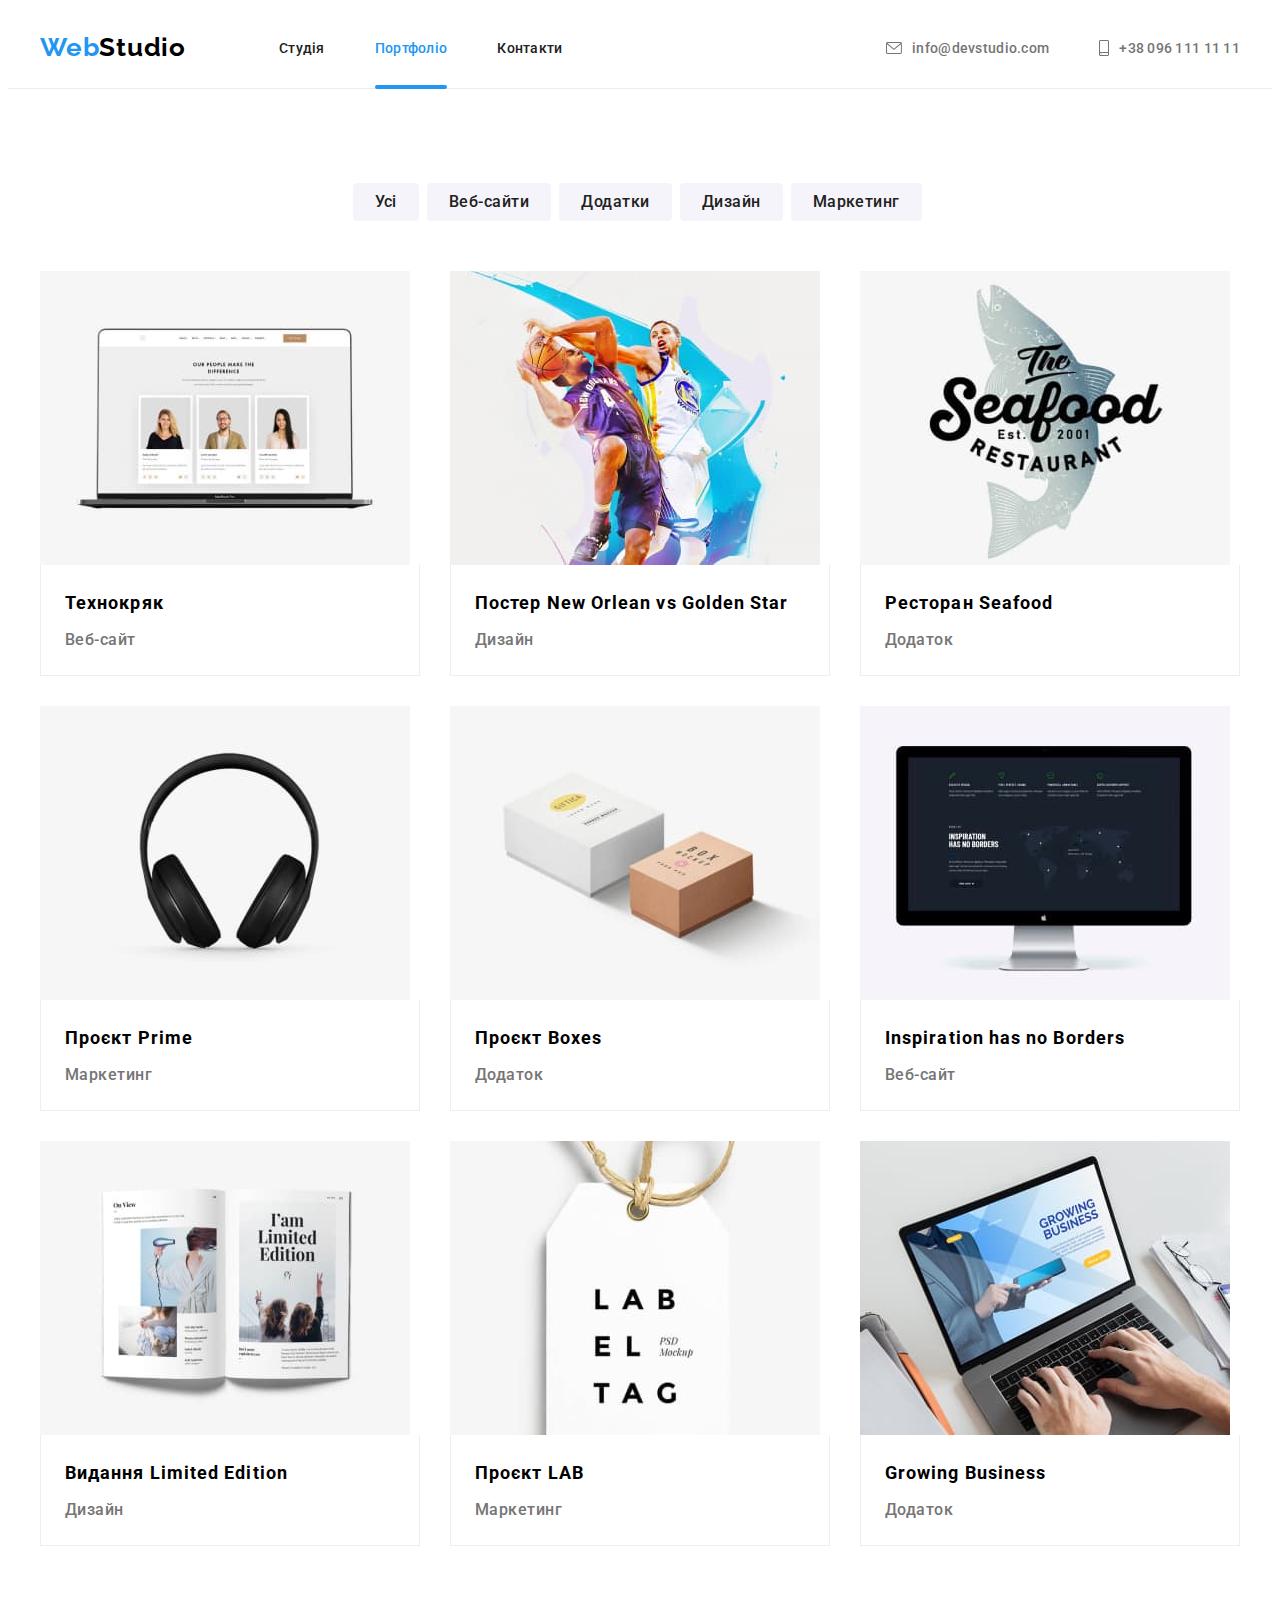
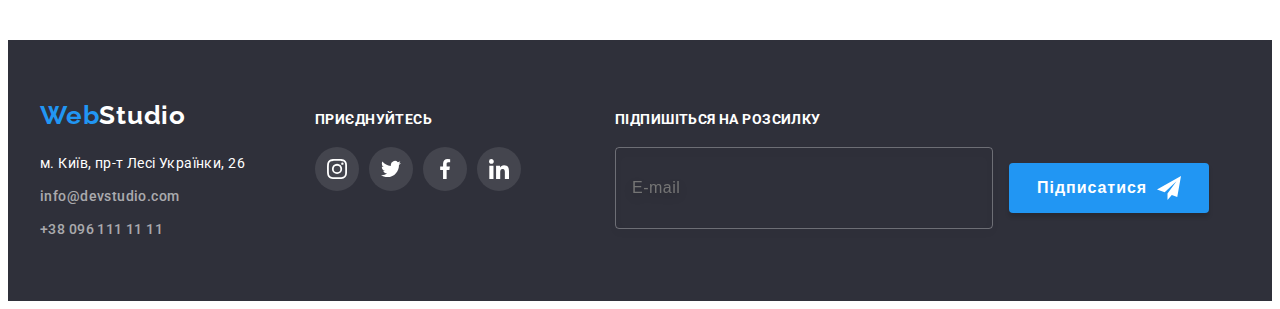
==== portfolio.html @ 81280a26 "1" ====
<!DOCTYPE html>
<html lang="uk">
  <head>
    <meta charset="UTF-8" />
    <meta http-equiv="X-UA-Compatible" content="IE=edge" />
    <meta name="viewport" content="width=device-width, initial-scale=1.0" />
    <title>Web Studio</title>
    <link
      rel="stylesheet"
      href="https://cdnjs.cloudflare.com/ajax/libs/modern-normalize/1.1.0/modern-normalize.min.css"
      integrity="sha512-wpPYUAdjBVSE4KJnH1VR1HeZfpl1ub8YT/NKx4PuQ5NmX2tKuGu6U/JRp5y+Y8XG2tV+wKQpNHVUX03MfMFn9Q=="
      crossorigin="anonymous"
      referrerpolicy="no-referrer"
    />
    <link rel="preconnect" href="https://fonts.gstatic.com" crossorigin />
    <link
      href="https://fonts.googleapis.com/css2?family=Montserrat:wght@400;700&family=Raleway:wght@700&family=Roboto:wght@400;500;700;900&display=swap"
      rel="stylesheet"
    />
    <link
      rel="stylesheet"
      href="https://cdnjs.cloudflare.com/ajax/libs/animate.css/4.1.1/animate.min.css"
    />
    <link rel="stylesheet" href="./styles/styles.css" />
  </head>

  <body>
    <header class="header">
      <div class="container main-nav">
        <nav>
          <a href="./index.html" class="logo-web"
            >Web<span class="logo-studio">Studio</span></a
          >
          <ul class="site-nav list">
            <li class="nav-item">
              <a href="./index.html" class="link">Студія</a>
            </li>
            <li class="nav-item">
              <a href="./portfolio.html" class="link current">Портфоліо</a>
            </li>
            <li class="nav-item"><a href="#" class="link">Контакти</a></li>
          </ul>
        </nav>
        <ul class="contacts list">
          <li class="nav-item">
            <a href="mailto:info@devstudio.com" class="contact"
              ><svg width="16px" height="12px" class="contacts-icon">
                <use href="./images/icons.svg#icon-envelope"></use></svg
              >info@devstudio.com</a
            >
          </li>
          <li class="nav-item">
            <a href="tel:+380961111111" class="contact"
              ><svg width="10px" height="16px" class="contacts-icon">
                <use href="./images/icons.svg#icon-smartphone"></use></svg
              >+38 096 111 11 11</a
            >
          </li>
        </ul>
      </div>
    </header>

    <main>
      <section class="our-works-section">
        <div class="container">
          <h1 class="invisible">Наші роботи</h1>
          <ul class="our-works list">
            <li class="our-works-item">
              <button type="button" class="our-works-button">Усі</button>
            </li>
            <li class="our-works-item">
              <button type="button" class="our-works-button">Веб-сайти</button>
            </li>
            <li class="our-works-item">
              <button type="button" class="our-works-button">Додатки</button>
            </li>
            <li class="our-works-item">
              <button type="button" class="our-works-button">Дизайн</button>
            </li>
            <li class="our-works-item">
              <button type="button" class="our-works-button">Маркетинг</button>
            </li>
          </ul>
          <ul class="example list">
            <li class="example-item">
              <a class="example-link link" href="./index.html">
                <div class="example-top-wrap">
                  <img
                    src="./images/portfolio-images/portfolio1.jpg"
                    alt="фото сайту технокряк"
                    width="370"
                    height="294"
                  />
                  <p class="example-top-text">
                    Ресурс пропонує комплексні пропозиції з різним рівнем
                    функціоналу та сервісів. Все це дозволить відвідувачу
                    отримати вичерпні відомості про компанію чи приватну особу.
                  </p>
                </div>
                <div class="example-text">
                  <h2 class="example-name">Технокряк</h2>
                  <p class="example-descr">Веб-сайт</p>
                </div>
              </a>
            </li>
            <li class="example-item">
              <a href="./index.html" class="example-link link">
                <div class="example-top-wrap">
                  <img
                    src="./images/portfolio-images/portfolio2.jpg"
                    alt="Постер New Orlean vs Golden Star"
                    width="370"
                    height="294"
                  />
                  <p class="example-top-text">
                    Ресурс пропонує комплексні пропозиції з різним рівнем
                    функціоналу та сервісів. Все це дозволить відвідувачу
                    отримати вичерпні відомості про компанію чи приватну особу.
                  </p>
                </div>
                <div class="example-text">
                  <h2 class="example-name">Постер New Orlean vs Golden Star</h2>
                  <p class="example-descr">Дизайн</p>
                </div></a
              >
            </li>
            <li class="example-item">
              <a href="./index.html" class="example-link link">
                <div class="example-top-wrap">
                  <img
                    src="./images/portfolio-images/portfolio3.jpg"
                    alt="Ресторан Seafood"
                    width="370"
                    height="294"
                  />
                  <p class="example-top-text">
                    Ресурс пропонує комплексні пропозиції з різним рівнем
                    функціоналу та сервісів. Все це дозволить відвідувачу
                    отримати вичерпні відомості про компанію чи приватну особу.
                  </p>
                </div>
                <div class="example-text">
                  <h2 class="example-name">Ресторан Seafood</h2>
                  <p class="example-descr">Додаток</p>
                </div></a
              >
            </li>
            <li class="example-item">
              <a href="./index.html" class="example-link link">
                <div class="example-top-wrap">
                  <img
                    src="./images/portfolio-images/portfolio4.jpg"
                    alt="Проєкт Prime"
                    width="370"
                    height="294"
                  />
                  <p class="example-top-text">
                    Ресурс пропонує комплексні пропозиції з різним рівнем
                    функціоналу та сервісів. Все це дозволить відвідувачу
                    отримати вичерпні відомості про компанію чи приватну особу.
                  </p>
                </div>
                <div class="example-text">
                  <h2 class="example-name">Проєкт Prime</h2>
                  <p class="example-descr">Маркетинг</p>
                </div></a
              >
            </li>
            <li class="example-item">
              <a href="./index.html" class="example-link link">
                <div class="example-top-wrap">
                  <img
                    src="./images/portfolio-images/portfolio5.jpg"
                    alt="Проєкт Boxes"
                    width="370"
                    height="294"
                  />
                  <p class="example-top-text">
                    Ресурс пропонує комплексні пропозиції з різним рівнем
                    функціоналу та сервісів. Все це дозволить відвідувачу
                    отримати вичерпні відомості про компанію чи приватну особу.
                  </p>
                </div>
                <div class="example-text">
                  <h2 class="example-name">Проєкт Boxes</h2>
                  <p class="example-descr">Додаток</p>
                </div></a
              >
            </li>
            <li class="example-item">
              <a href="./index.html" class="example-link link">
                <div class="example-top-wrap">
                  <img
                    src="./images/portfolio-images/portfolio6.jpg"
                    alt="Фото сайту Inspiration has no Borders"
                  />
                  <p class="example-top-text">
                    Ресурс пропонує комплексні пропозиції з різним рівнем
                    функціоналу та сервісів. Все це дозволить відвідувачу
                    отримати вичерпні відомості про компанію чи приватну особу.
                  </p>
                </div>
                <div class="example-text">
                  <h2 class="example-name">Inspiration has no Borders</h2>
                  <p class="example-descr">Веб-сайт</p>
                </div></a
              >
            </li>
            <li class="example-item">
              <a href="./index.html" class="example-link link">
                <div class="example-top-wrap">
                  <img
                    src="./images/portfolio-images/portfolio7.jpg"
                    alt="Видання Limited Edition"
                    width="370"
                    height="294"
                  />

                  <p class="example-top-text">
                    Ресурс пропонує комплексні пропозиції з різним рівнем
                    функціоналу та сервісів. Все це дозволить відвідувачу
                    отримати вичерпні відомості про компанію чи приватну особу.
                  </p>
                </div>
                <div class="example-text">
                  <h2 class="example-name">Видання Limited Edition</h2>
                  <p class="example-descr">Дизайн</p>
                </div></a
              >
            </li>
            <li class="example-item">
              <a href="./index.html" class="example-link link">
                <div class="example-top-wrap">
                  <img
                    src="./images/portfolio-images/portfolio8.jpg"
                    alt="Проєкт LAB"
                    width="370"
                    height="294"
                  />
                  <p class="example-top-text">
                    Ресурс пропонує комплексні пропозиції з різним рівнем
                    функціоналу та сервісів. Все це дозволить відвідувачу
                    отримати вичерпні відомості про компанію чи приватну особу.
                  </p>
                </div>
                <div class="example-text">
                  <h2 class="example-name">Проєкт LAB</h2>
                  <p class="example-descr">Маркетинг</p>
                </div></a
              >
            </li>
            <li class="example-item">
              <a href="./index.html" class="example-link link">
                <div class="example-top-wrap">
                  <img
                    src="./images/portfolio-images/portfolio9.jpg"
                    alt="Додаток Growing Business"
                    width="370"
                    height="294"
                  />
                  <p class="example-top-text">
                    Ресурс пропонує комплексні пропозиції з різним рівнем
                    функціоналу та сервісів. Все це дозволить відвідувачу
                    отримати вичерпні відомості про компанію чи приватну особу.
                  </p>
                </div>
                <div class="example-text">
                  <h2 class="example-name">Growing Business</h2>
                  <p class="example-descr">Додаток</p>
                </div></a
              >
            </li>
          </ul>
        </div>
      </section>
    </main>

    <footer class="footer">
      <div class="footer-main container">
        <div class="footer-contacts">
          <a href="/index.html" class="logo-web"
            >Web<span class="logo-studio">Studio</span></a
          >
          <address class="footer-cont">
            <ul class="footer-list list">
              <li class="footer-item">
                <a
                  href="https://goo.gl/maps/CPtrU1FHBa2aNyZL9"
                  target="_blank"
                  rel="noopener noreferrer nofollow"
                  class="adress"
                  >м. Київ, пр-т Лесі Українки, 26</a
                >
              </li>
              <li class="footer-item">
                <a href="mailto:info@devstudio.com" class="adress contact"
                  >info@devstudio.com</a
                >
              </li>
              <li class="footer-item">
                <a href="tel:+380961111111" class="contact"
                  >+38 096 111 11 11</a
                >
              </li>
            </ul>
          </address>
        </div>
        <div class="footer-soc">
          <p class="footer-soc-title">Приєднуйтесь</p>
          <ul class="footer-soc-list list">
            <li class="footer-soc-item">
              <a
                href=""
                class="footer-soc-link link"
                target="_blank"
                rel="noopener noreferrer nofollow"
              >
                <svg class="footer-soc-icon" width="20" height="20">
                  <use href="./images/icons.svg#icon-instagram"></use></svg
              ></a>
            </li>
            <li class="footer-soc-item">
              <a
                href=""
                class="footer-soc-link link"
                target="_blank"
                rel="noopener noreferrer nofollow"
                ><svg class="footer-soc-icon" width="20" height="20">
                  <use href="./images/icons.svg#icon-twitter"></use></svg
              ></a>
            </li>
            <li class="footer-soc-item">
              <a
                href=""
                class="footer-soc-link link"
                target="_blank"
                rel="noopener noreferrer nofollow"
                ><svg class="footer-soc-icon" width="20" height="20">
                  <use href="./images/icons.svg#icon-facebook"></use></svg
              ></a>
            </li>
            <li class="footer-soc-item">
              <a
                href=""
                class="footer-soc-link link"
                target="_blank"
                rel="noopener noreferrer nofollow"
                ><svg class="footer-soc-icon" width="20" height="20">
                  <use href="./images/icons.svg#icon-linkedin"></use></svg
              ></a>
            </li>
          </ul>
        </div>
        <div class="footer-subs">
          <p class="footer-soc-title">Підпишіться на розсилку</p>
          <form name="subscribe">
            <label for="subscribe-email"></label>
            <input
              type="email"
              name="user-subs"
              class="modal-subs"
              placeholder="E-mail"
              required
              id="subscribe-email"
            />
            <button type="submit" class="footer-button">
              Підписатися<svg class="footer-telegram" width="24" height="24">
                <use href="./images/icons.svg#icon-send"></use>
              </svg>
            </button>
          </form>
        </div>
      </div>
    </footer>
  </body>
</html>
---- styles/styles.css ----
:root {
  --primary-text-color: #757575;
  --secondary-text-color: #212121;
  --white-color: #ffffff;
  --black-color: #000000;
  --background-our-team: #f5f4fa;
  --background-hero-footer: #2f303a;
  --accent-color: #2196f3;
  --footer-contacts: rgba(255, 255, 255, 0.6);
  --icon-color: #afb1b8;
  --portfolio-works: #eeeeee;
  --us-distance: 94px;
  --transition-root-duration: 250ms;
  --transition-root-timing: cubic-bezier(0.4, 0, 0.2, 1);
}

p,
h1,
h2,
h3,
h4,
h5,
h6 {
  margin: 0;
}

ul,
ol {
  margin: 0;
  padding-left: 0;
}

button {
  cursor: pointer;
}

address {
  font-style: normal;
}

img {
  display: block;
  max-width: 100%;
  height: auto;
}

body {
  background-color: var(--white-color);
  color: var(--primary-text-color);
  font-family: "Roboto", sans-serif;
}

.list {
  list-style: none;
}

.link,
.contact {
  text-decoration: none;
  font-weight: 500;
  font-size: 14px;
  line-height: calc(16 / 14);
  letter-spacing: 0.02em;
}

.link {
  color: var(--secondary-text-color);
}

.container {
  width: 1200px;
  padding-left: 15px;
  padding-right: 15px;
  margin: 0 auto;
}

/* NAV */
.header {
  border-bottom: 1px solid rgba(236, 236, 236, 1);
}

.main-nav {
  display: flex;
  align-items: center;
  justify-content: space-between;
}

nav {
  display: flex;
  align-items: center;
}

.site-nav {
  display: flex;
  margin-left: 93px;
}

.contacts {
  display: flex;
  margin-left: auto;
}

.contacts .nav-item:not(:last-child),
.site-nav .nav-item:not(:last-child) {
  margin-right: 50px;
}

.logo-web,
.logo-studio {
  text-decoration: none;
  font-family: "Raleway";
  font-style: normal;
  font-weight: 700;
  font-size: 26px;
  line-height: calc(31 / 26);
  letter-spacing: 0.03em;
}

.logo-web {
  color: var(--accent-color);
  padding-top: 24px;
  padding-bottom: 25px;
}

.logo-studio {
  color: var(--black-color);
}

.site-nav .link {
  padding-top: 32px;
  padding-bottom: 32px;
}

.site-nav .link {
  display: block;
  transition-property: color;
  transition-duration: var(--transition-root-duration);
  transition-timing-function: var(--transition-root-timing);
}

.site-nav .link:hover,
.site-nav .link:focus {
  color: var(--accent-color);
}
.nav-item {
  position: relative;
}
.site-nav .link.current {
  color: var(--accent-color);
}
.link.current::after {
  content: "";
  position: absolute;
  width: 100%;
  height: 4px;
  left: 0;
  bottom: -1px;
  background: var(--accent-color);
  border-radius: 2px;
}

.contact {
  color: var(--primary-text-color);
  display: flex;
  align-items: center;
}

.contacts a {
  padding: 32px 0px;
}
.contacts .contact {
  transition-property: color;
  transition-duration: var(--transition-root-duration);
  transition-timing-function: var(--transition-root-timing);
}
.contacts .contact:hover,
.contacts .contact:focus {
  color: var(--accent-color);
}

.contacts-icon {
  fill: currentColor;
  margin-right: 10px;
}

/* HERO */
.hero {
  background-color: var(--background-hero-footer);
  padding-top: 200px;
  padding-bottom: 200px;
}

.hero-tittle {
  max-width: 696px;
  margin-left: auto;
  margin-right: auto;
  margin-bottom: 30px;
  font-weight: 900;
  font-size: 44px;
  line-height: calc(60 / 44);
  text-align: center;
  letter-spacing: 0.06em;
  text-transform: uppercase;
  color: var(--white-color);
}

.button {
  font-family: inherit;
  font-weight: 700;
  font-size: 16px;
  line-height: calc(30 / 16);
  display: flex;
  display: block;
  align-items: center;
  text-align: center;
  letter-spacing: 0.06em;
  color: var(--white-color);
  background: var(--accent-color);
  box-shadow: 0px 4px 4px rgba(0, 0, 0, 0.15);
  border: none;
  border-radius: 4px;
  cursor: pointer;
  min-width: 216px;
  padding: 10px 32px;
  margin: 0 auto;
  transition-property: background-color;
  transition-duration: var(--transition-root-duration);
  transition-timing-function: var(--transition-root-timing);
}

.button:hover,
.button:focus {
  background-color: #188ce8;
}

.hero {
  height: 600px;
  max-width: 1600px;
  margin-left: auto;
  margin-right: auto;

  background-image: linear-gradient(
      rgba(47, 48, 58, 0.4),
      rgba(47, 48, 58, 0.4)
    ),
    url(../images/hero.jpg);

  background-repeat: no-repeat;
  background-position: center;
  background-size: cover;
}

/* Features */
.invisible {
  position: absolute;
  white-space: nowrap;
  width: 1px;
  height: 1px;
  overflow: hidden;
  border: 0;
  padding: 0;
  clip: rect(0 0 0 0);
  clip-path: inset(50%);
  margin: -1px;
}

.section-tittle {
  font-weight: 700;
  font-size: 36px;
  line-height: calc(42 / 36);
  text-align: center;
  letter-spacing: 0.03em;
  color: var(--black-color);
}

.features {
  list-style: none;
  display: flex;
  gap: 30px;
}

.features-tittle {
  font-weight: 700;
  font-size: 14px;
  line-height: calc(16 / 14);
  letter-spacing: 0.03em;
  text-transform: uppercase;
  color: var(--black-color);
  margin-bottom: 10px;
}

.features-div {
  display: flex;
  background-color: var(--background-our-team);
  height: 120px;
  justify-content: center;
  align-items: center;
  border-radius: 4px;
  margin-bottom: 30px;
}
.features-text {
  font-size: 14px;
  line-height: calc(24 / 14);
  letter-spacing: 0.03em;
  color: var(--primary-text-color);
}

.features-head {
  padding: var(--us-distance) 0;
}

/* OUR WORK */
.our-work {
  padding-bottom: var(--us-distance);
}

.our-work-head {
  margin-bottom: 50px;
}

.our-work-item {
  width: calc((100%-60px) / 3);
  position: relative;
}

.our-work-list {
  display: flex;
  gap: 30px;
}

.our-work-second {
  position: absolute;
  bottom: 0;
  left: 0;
  width: 370px;
  height: 70px;
  font-size: 14px;
  line-height: calc(16 / 14);
  text-align: center;
  letter-spacing: 0.03em;
  text-transform: uppercase;
  display: flex;
  align-items: center;
  justify-content: center;

  color: var(--white-color);
  background-color: rgba(47, 48, 58, 0.8);
}
/* OUR TEAM */
.team {
  padding: var(--us-distance) 0;
}

.our-team-list {
  display: flex;
  gap: 30px;
}

.section.team {
  background-color: var(--background-our-team);
}

.our-team {
  margin-bottom: 50px;
}

.our-team-item {
  flex-basis: calc((100% - 90px) / 4);
  box-shadow: 0px 1px 3px rgba(0, 0, 0, 0.12), 0px 1px 1px rgba(0, 0, 0, 0.14),
    0px 2px 1px rgba(0, 0, 0, 0.2);
  border-radius: 0px 0px 4px 4px;
}

.section.team p,
.section.team h3 {
  font-size: 16px;
  line-height: calc(19 / 16);
  text-align: center;
  letter-spacing: 0.03em;
}

.section.team h3 {
  font-weight: 500;
  color: var(--secondary-text-color);
  margin-bottom: 10px;
}

.section.team p {
  color: var(--primary-text-color);
  margin-bottom: 16px;
}

.section.team li {
  background-color: var(--white-color);
}

.our-team-personal {
  padding: 30px;
}

/* SOC-LIST */
.team-soc-list {
  display: flex;
  justify-content: center;
  gap: 10px;
}

.team-soc-item {
  width: 44px;
  height: 44px;
}

.team-soc-link {
  width: 100%;
  height: 100%;
  border-radius: 50%;
  display: flex;
  align-items: center;
  justify-content: center;
  fill: #afb1b8;
  transition-property: background-color, fill;
  transition-duration: var(--transition-root-duration);
  transition-timing-function: var(--transition-root-timing);
}

.team-soc-link:hover,
.team-soc-link:focus {
  background-color: #2196f3;
  fill: var(--white-color);
}

/* OUR CLIENTS */
.clients {
  padding: var(--us-distance) 0;
}

.our-clients {
  margin-bottom: 50px;
}

.our-clients-list {
  display: flex;
  gap: 30px;
}

.our-clients-link {
  flex-basis: calc((100% - 150px) / 6);
}

.our-clients-item {
  padding: 16px 32px;
  width: 100%;
  height: 100%;
  border: 1px solid var(--icon-color);
  border-radius: 4px;
  display: flex;
  align-items: center;
  justify-content: center;

  transition-property: border-color;
  transition-duration: var(--transition-root-duration);
  transition-timing-function: var(--transition-root-timing);
}

.our-clients-item:hover,
.our-clients-item:focus {
  border-color: var(--accent-color);
}
.our-clients-item .clients-icon {
  transition-property: fill;
  transition-duration: var(--transition-root-duration);
  transition-timing-function: var(--transition-root-timing);
}
.our-clients-item:hover .clients-icon,
.our-clients-item:focus .clients-icon {
  fill: var(--accent-color);
}

.clients-icon {
  fill: var(--icon-color);
}

/*Footer section*/
.footer {
  background-color: var(--background-hero-footer);
  padding: 60px 0;
}

.footer-main {
  display: flex;
}

.footer-contacts {
  margin-right: 70px;
}

.footer .logo-studio {
  color: var(--white-color);
}

.footer .logo-web {
  display: flex;
  padding: 0;
  margin-bottom: 20px;
}

.footer .adress,
.footer .contact {
  text-decoration: none;
  font-size: 14px;
  line-height: calc(24 / 14);
  letter-spacing: 0.03em;
  font-style: normal;
}

.footer .adress {
  color: var(--white-color);
}

.footer .contact {
  color: var(--footer-contacts);
}

.footer-item:not(:last-child) {
  margin-bottom: 9px;
}

/* FOOTER SOC LIST */
.footer-main {
  align-items: baseline;
}

.footer-soc {
  align-items: center;
}

.footer-soc-title {
  margin-bottom: 20px;
  font-weight: 700;
  font-size: 14px;
  line-height: calc(16 / 14);
  letter-spacing: 0.03em;
  text-transform: uppercase;
  color: var(--white-color);
}

.footer-soc-list {
  display: flex;
  justify-content: center;
  gap: 10px;
}

.footer-soc-item {
  width: 44px;
  height: 44px;
}

.footer-soc-link {
  width: 100%;
  height: 100%;
  border-radius: 50%;
  display: flex;
  align-items: center;
  justify-content: center;
  fill: rgba(255, 255, 255, 1);
  background-color: rgba(255, 255, 255, 0.1);
  transition-property: background, fill;
  transition-duration: var(--transition-root-duration);
  transition-timing-function: var(--transition-root-timing);
}

.footer-soc-link:hover,
.footer-soc-link:focus {
  background-color: #2196f3;
  fill: var(--white-color);
}

.footer-subs {
  margin-left: var(--us-distance);
}

.modal-subs {
  min-width: 358px;
  height: 50px;
  padding-top: 15px;
  padding-bottom: 15px;
  padding-left: 16px;
  margin-right: 12px;
  font-size: 16px;
  line-height: 1.25px;
  letter-spacing: 0.03em;
  color: rgba(255, 255, 255, 0.6);
  background-color: transparent;
  border: 1px solid rgba(255, 255, 255, 0.3);
  filter: drop-shadow(0px 4px 4px rgba(0, 0, 0, 0.15));
  border-radius: 4px;
}

.footer-button {
  position: relative;
  align-items: center;
  text-align: left;
  width: 200px;
  height: 50px;
  font-weight: 700;
  font-size: 16px;
  line-height: 1.88px;
  letter-spacing: 0.06em;

  color: var(--white-color);
  padding: 10px 28px;
  background: var(--accent-color);
  box-shadow: 0px 4px 4px rgba(0, 0, 0, 0.15);
  border: none;
  border-radius: 4px;
}
.footer-telegram {
  position: absolute;
  transform: translateY(-50%);
  top: 50%;
  right: 28px;
  margin-left: 10px;
  fill: var(--white-color);
}

/*Porrtfolio*/
.our-works-section {
  padding: var(--us-distance) 0px;
}

.our-works-button {
  font-family: inherit;
  font-weight: 500;
  font-size: 16px;
  line-height: calc(26 / 16);
  text-align: center;
  letter-spacing: 0.03em;
  color: var(--secondary-text-color);
  border: none;
  height: 38px;
  left: 593px;
  top: 174px;
  background: var(--background-our-team);
  border-radius: 4px;
  cursor: pointer;
  padding: 6px 22px;
  transition-property: background, fill;
  transition-duration: var(--transition-root-duration);
  transition-timing-function: var(--transition-root-timing);
}

.our-works {
  display: flex;
  flex-wrap: wrap;
  gap: 8px;
  max-width: 575px;
  margin-left: auto;
  margin-right: auto;
  margin-left: auto;
  margin-right: auto;
  margin-bottom: 50px;
}

.our-works-button:hover,
.our-works-button:focus {
  height: 38px;
  left: 593px;
  top: 174px;
  color: var(--portfolio-works);
  background: var(--accent-color);
  box-shadow: 0px 3px 1px rgba(0, 0, 0, 0.1);
  border-radius: 4px;
}
/* EXAMPLES */
.example-name {
  margin-bottom: 4px;
  font-weight: 700;
  font-size: 18px;
  line-height: 2;
  letter-spacing: 0.06em;
  color: var(--black-color);
}
.example-descr {
  font-size: 16px;
  line-height: calc(30 / 16);
  letter-spacing: 0.03em;
  color: var(--primary-text-color);
}
.examle-item {
  background-color: #eeeeee;
}
.example {
  display: flex;
  flex-wrap: wrap;
  gap: 30px;
}

.example-item {
  width: calc((100% - 60px) / 3);
}

.example-link {
  display: block;
  align-items: center;
  justify-content: center;
  transition-property: box-shadow;
  transition-duration: var(--transition-root-duration);
  transition-timing-function: var(--transition-root-timing);
}

.example-link:hover,
.example-link:focus {
  box-shadow: 0px 1px 1px rgba(0, 0, 0, 0.12), 0px 4px 4px rgba(0, 0, 0, 0.06),
    1px 4px 6px rgba(0, 0, 0, 0.16);
}
.example-top-wrap {
  position: relative;
  overflow: hidden;
}
.example-top-text {
  position: absolute;
  top: 0;
  padding: 63px 24px;
  font-weight: 400;
  font-size: 18px;
  line-height: 1.56;
  letter-spacing: 0.03em;
  color: var(--white-color);
  background-color: rgba(33, 150, 243, 0.9);
  transform: translateY(100%);
  transition-property: transform;
  transition-duration: var(--transition-root-duration);
  transition-timing-function: var(--transition-root-timing);
  overflow: auto;
}
.example-item:hover .example-top-text {
  transform: translateY(0);
}
.example-text {
  padding: 20px 24px;
  border: 1px solid rgba(238, 238, 238, 1);
  border-top: none;
}

/* MODAL */
.backdrop {
  width: 100%;
  height: 100%;
  background: rgba(0, 0, 0, 0.2);
  position: fixed;
  top: 0;
  transition-property: opacity, visibility;
  transition-duration: var(--transition-root-duration);
  transition-timing-function: var(--transition-root-timing);
}

.modal {
  width: 528px;
  min-height: 581px;
  background-color: var(--white-color);
  border-radius: 4px;
  position: absolute;
  top: 50%;
  left: 50%;
  padding: 40px;
  transform: translate(-50%, -50%) rotate(0);
  transition-property: transform, border-radius;
  transition-duration: var(--transition-root-duration);
  transition-timing-function: var(--transition-root-timing);
}

.backdrop.is-hidden .modal {
  transform: translate(-50%, -50%) scale(2.5);
  border-radius: 50%;
}

.modal-close {
  width: 30px;
  height: 30px;
  background-color: transparent;
  border: 1px solid rgba(0, 0, 0, 0.1);
  border-radius: 50%;
  position: absolute;
  right: 8px;
  top: 8px;
  display: flex;
  align-items: center;
  justify-content: center;
  cursor: pointer;
}

.modal-close-icon:hover,
.modal-close-icon:focus {
  fill: var(--accent-color);
}

.backdrop.is-hidden {
  opacity: 0;
  visibility: hidden;
  pointer-events: none;
}
.modal-tittle {
  font-weight: 700;
  font-size: 20px;
  line-height: calc(23 / 20);
  text-align: center;
  letter-spacing: 0.03em;
  color: var(--secondary-text-color);
  margin-bottom: 12px;
}
.modal-field {
  margin-bottom: 10px;
}
.input-wrap {
  position: relative;
}
.modal-input {
  width: 100%;
  height: 40px;
  border: 1px solid rgba(33, 33, 33, 0.2);
  border-radius: 4px;
  padding-left: 30px;
  outline: transparent;
}

.modal-text {
  width: 100%;
  height: 120px;
  border: 1px solid rgba(33, 33, 33, 0.2);
  border-radius: 5px;
  padding: 16px 12px;
  resize: none;
}

.modal-text:focus {
  outline-color: var(--accent-color);
  fill: var(--accent-color);
}

.modal-input:focus {
  border-color: var(--accent-color);
}
.modal-input:hover {
  cursor: pointer;
}

.input-label {
  font-size: 12px;
  line-height: calc(14 / 12);
  color: var(--primary-text-color);
  margin-bottom: 4px;
}

.modal-input:focus + .modal-input-icon {
  fill: var(--accent-color);
}

.modal-input::placeholder {
  color: var(--accent-color);
  font-size: 12px;
  line-height: calc(14 / 12);
  letter-spacing: 0.01em;
  color: rgba(117, 117, 117, 0.5);
}

.modal-input-icon {
  position: absolute;
  left: 8px;
  top: 50%;
  transform: translateY(-50%);
}
.modal-input:not(:focus):not(:placeholder-shown):valid {
  background-color: rgba(0, 128, 0, 0.373);
}

.modal-input:not(:focus):not(:placeholder-shown):invalid {
  background-color: rgba(128, 32, 0, 0.373);
}
.modal-text {
  border: 1px solid rgba(33, 33, 33, 0.2);
  border-radius: 4px;
}

.modal-text:focus {
  outline: var(--accent-color);
}

.modal-text:hover {
  cursor: pointer;
}

.modal-comment {
  margin-bottom: 20px;
  font-size: 12px;
  line-height: calc(14 / 12);
  letter-spacing: 0.01em;
}

.modal-text::placeholder {
  font-size: 12px;
  line-height: calc(14 / 12);
  letter-spacing: 0.01em;
  color: rgba(117, 117, 117, 0.5);
}

.modal-button {
  font-family: inherit;
  font-weight: 700;
  font-size: 16px;
  line-height: calc(30 / 16);
  display: flex;
  display: block;
  align-items: center;
  text-align: center;
  letter-spacing: 0.06em;
  color: var(--white-color);
  background: var(--accent-color);
  box-shadow: 0px 4px 4px rgba(0, 0, 0, 0.15);
  border: none;
  border-radius: 4px;
  cursor: pointer;
  min-width: 200px;
  padding: 10px 52px;
  margin: 0 auto;
  transition-property: background-color;
  transition-duration: var(--transition-root-duration);
  transition-timing-function: var(--transition-root-timing);
}

.modal-button:hover,
.modal-button:focus {
  background-color: #188ce8;
}

.checkbox-input {
  position: absolute;
  white-space: nowrap;
  width: 1px;
  height: 1px;
  overflow: hidden;
  border: 0;
  padding: 0;
  clip: rect(0 0 0 0);
  clip-path: inset(50%);
  margin: -1px;
}
.checkbox-label {
  display: flex;
  align-items: center;
  justify-content: center;
  margin-bottom: 30px;
  cursor: pointer;
}
.checkbox-icon {
  display: inline-block;
  width: 16px;
  height: 15px;
  border: 2px solid var(--secondary-text-color);
  border-radius: 2px;
  fill: transparent;
}
.checkbox-input:checked + .checkbox-icon {
  background-color: var(--accent-color);
  border-color: var(--accent-color);
  background-origin: border-box;
  fill: var(--white-color);
  background-size: cover;
  border: 0px;

  transition-property: background-color;
  transition-duration: var(--transition-root-duration);
  transition-timing-function: var(--transition-root-timing);
}
.checkbox-text {
  margin-left: 9px;
  font-size: 14px;
  line-height: 1.71;
  letter-spacing: 0.03em;
  color: var(--primary-text-color);
}
.checkbox-ok {
  font-size: 14px;
  line-height: 1.71;
  letter-spacing: 0.03em;
  text-decoration-line: underline;
  color: var(--accent-color);
}
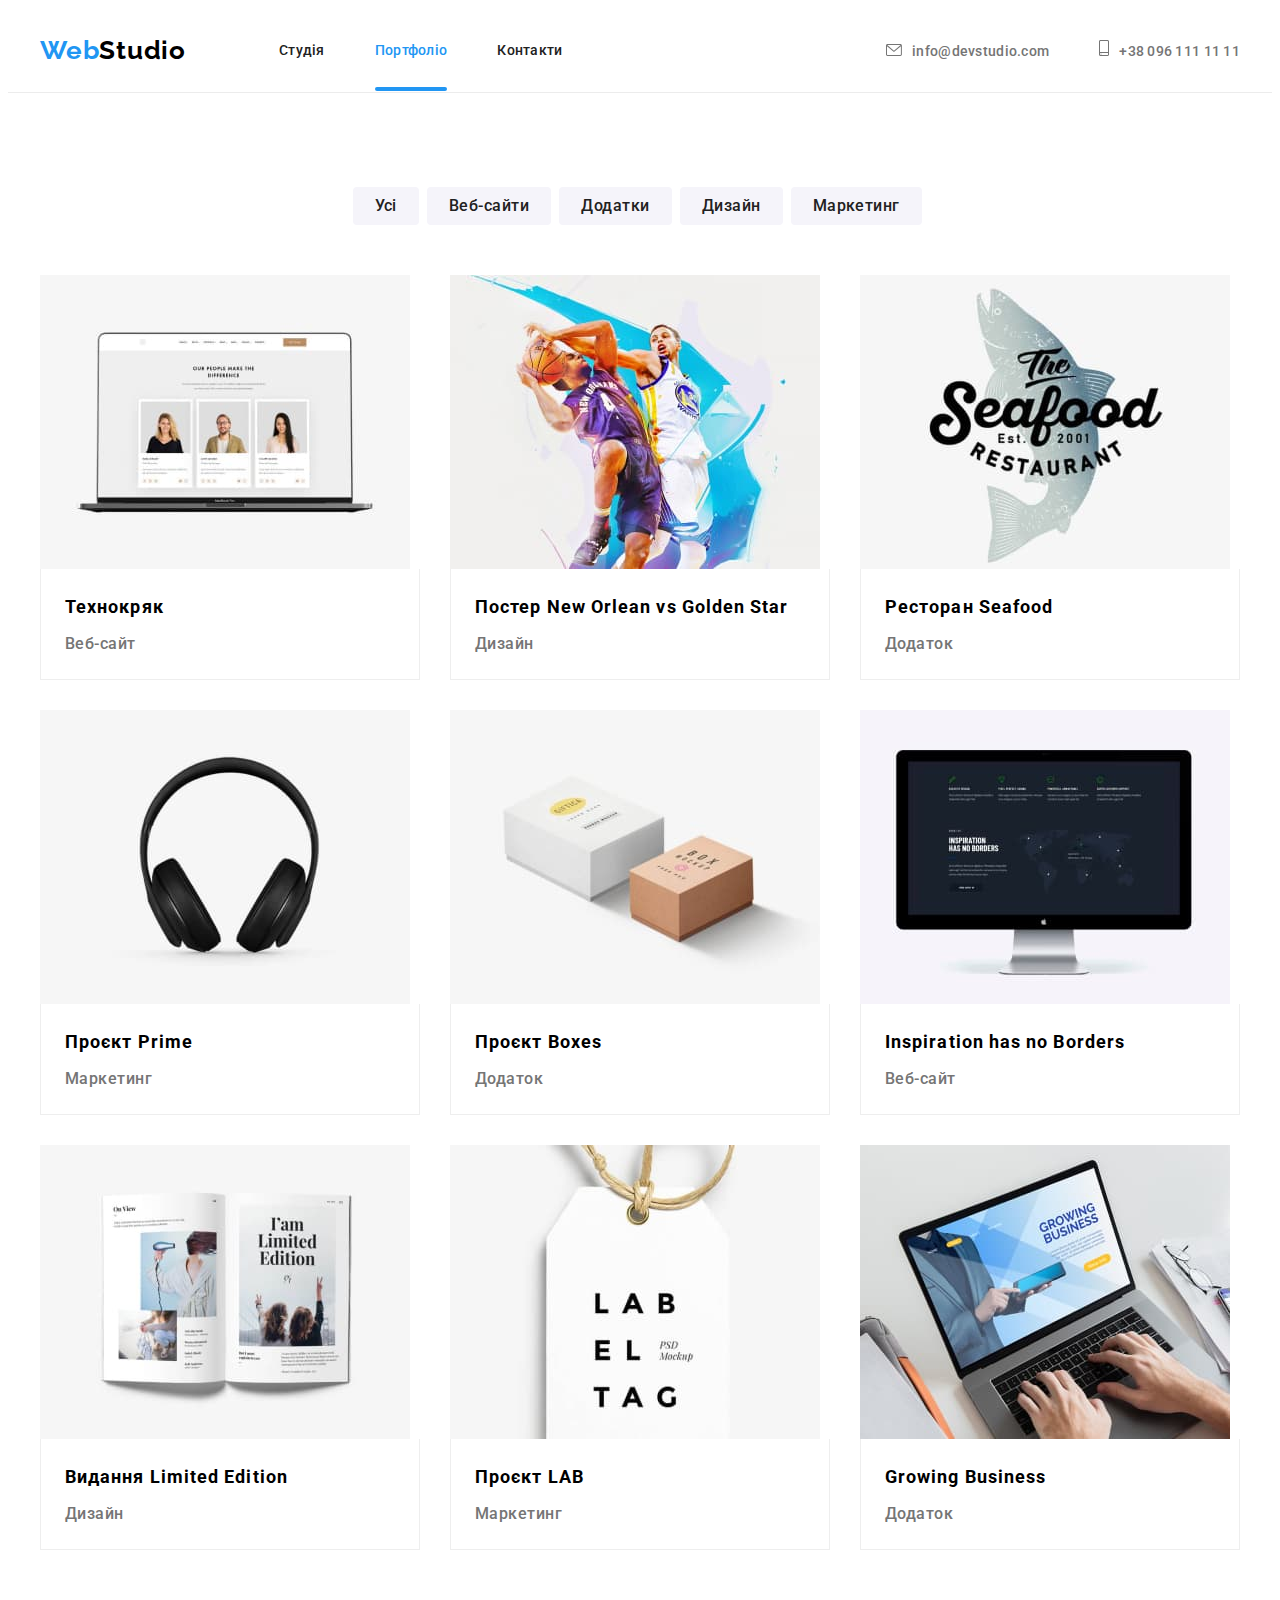
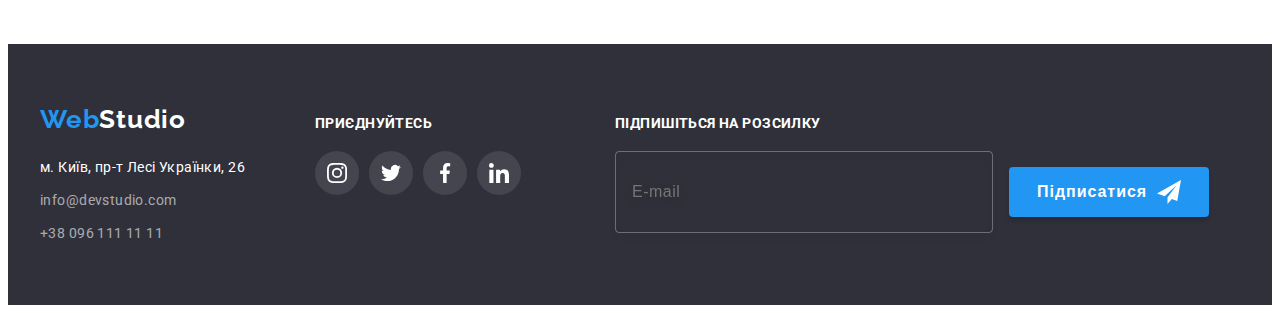
==== commit 30cd9ab4: "12.11 BEM SCSS" ====
--- a/portfolio.html
+++ b/portfolio.html
@@ -21,37 +21,51 @@
       rel="stylesheet"
       href="https://cdnjs.cloudflare.com/ajax/libs/animate.css/4.1.1/animate.min.css"
     />
-    <link rel="stylesheet" href="./styles/styles.css" />
+    <link rel="stylesheet" href="./css/main.min.css" />
   </head>
 
   <body>
     <header class="header">
-      <div class="container main-nav">
-        <nav>
-          <a href="./index.html" class="logo-web"
-            >Web<span class="logo-studio">Studio</span></a
-          >
-          <ul class="site-nav list">
-            <li class="nav-item">
-              <a href="./index.html" class="link">Студія</a>
-            </li>
-            <li class="nav-item">
-              <a href="./portfolio.html" class="link current">Портфоліо</a>
-            </li>
-            <li class="nav-item"><a href="#" class="link">Контакти</a></li>
+      <div class="container header__container">
+        <nav class="navigation">
+          <div class="logo">
+            <a href="./index.html" class="logo__web navigation__logo"
+              >Web<span class="logo__studio">Studio</span></a
+            >
+          </div>
+          <ul class="list site-nav navigation__site-nav">
+            <li class="site-nav__item">
+              <a
+                href="./index.html"
+                class="link navigation__site-nav-link site-nav__link"
+                >Студія</a
+              >
+            </li>
+            <li class="site-nav__item">
+              <a
+                href="./portfolio.html"
+                class="link navigation__site-nav-link site-nav__link site-nav__link--active"
+                >Портфоліо</a
+              >
+            </li>
+            <li class="site-nav__item">
+              <a href="#" class="link navigation__site-nav-link site-nav__link"
+                >Контакти</a
+              >
+            </li>
           </ul>
         </nav>
-        <ul class="contacts list">
-          <li class="nav-item">
-            <a href="mailto:info@devstudio.com" class="contact"
-              ><svg width="16px" height="12px" class="contacts-icon">
+        <ul class="list contacts header__contacts">
+          <li class="header__contacts-item contacts__item">
+            <a href="mailto:info@devstudio.com" class="link contacts__contact"
+              ><svg width="16px" height="12px" class="contacts__icon">
                 <use href="./images/icons.svg#icon-envelope"></use></svg
               >info@devstudio.com</a
             >
           </li>
-          <li class="nav-item">
-            <a href="tel:+380961111111" class="contact"
-              ><svg width="10px" height="16px" class="contacts-icon">
+          <li class="header__contacts-item contacts__item">
+            <a href="tel:+380961111111" class="link contacts__contact"
+              ><svg width="10px" height="16px" class="contacts__icon">
                 <use href="./images/icons.svg#icon-smartphone"></use></svg
               >+38 096 111 11 11</a
             >
@@ -278,9 +292,11 @@
     <footer class="footer">
       <div class="footer-main container">
         <div class="footer-contacts">
-          <a href="/index.html" class="logo-web"
-            >Web<span class="logo-studio">Studio</span></a
-          >
+          <div class="logo">
+            <a href="/index.html" class="logo__web footer__logo"
+              >Web<span class="logo__studio--footer">Studio</span></a
+            >
+          </div>
           <address class="footer-cont">
             <ul class="footer-list list">
               <li class="footer-item">
--- a/css/main.min.css
+++ b/css/main.min.css
@@ -0,0 +1 @@
+:root{--primary-text-color: #757575;--secondary-text-color: #212121;--white-color: #ffffff;--black-color: #000000;--background-our-team: #f5f4fa;--background-hero-footer: #2f303a;--accent-color: #2196f3;--footer-contacts: rgba(255, 255, 255, 0.6);--icon-color: #afb1b8;--portfolio-works: #eeeeee;--us-distance: 94px;--transition-root-duration: 250ms;--transition-root-timing: cubic-bezier(0.4, 0, 0.2, 1)}.invisible{position:absolute;white-space:nowrap;width:1px;height:1px;overflow:hidden;border:0;padding:0;clip:rect(0 0 0 0);-webkit-clip-path:inset(50%);clip-path:inset(50%);margin:-1px}p,h1,h2,h3,h4,h5,h6{margin:0}ul,ol{margin:0;padding-left:0}button{cursor:pointer}address{font-style:normal}img{display:block;max-width:100%;height:auto}body{background-color:var(--white-color);color:var(--primary-text-color);font-family:"Roboto",sans-serif}.list{list-style:none}.link{text-decoration:none;font-weight:500;font-size:14px;line-height:1.1428571429;letter-spacing:.02em}.link{color:var(--secondary-text-color)}.contacts__contact,.modal,.backdrop,.button{transition-duration:var(--transition-root-duration);transition-timing-function:var(--transition-root-timing)}.footer-telegram,.modal-input-icon{transform:translateY(-50%);top:50%}.container{width:1200px;padding-left:15px;padding-right:15px;margin:0 auto}.button{font-family:inherit;font-weight:700;font-size:16px;line-height:1.875;letter-spacing:.06em;color:var(--white-color);background:var(--accent-color);box-shadow:0px 4px 4px rgba(0,0,0,.15);border:none;border-radius:4px;cursor:pointer;min-width:216px;transition-property:background-color}.button:hover,.button:focus{background-color:#188ce8}.section-tittle{text-align:center;font-weight:700;font-size:36px;line-height:1.1666666667;letter-spacing:.03em;color:var(--black-color)}.backdrop{width:100%;height:100%;background:rgba(0,0,0,.2);position:fixed;top:0;transition-property:opacity,visibility}.modal{width:528px;min-height:581px;background-color:var(--white-color);border-radius:4px;position:absolute;top:50%;left:50%;padding:40px;transform:translate(-50%, -50%) rotate(0);transition-property:transform,border-radius}.backdrop.is-hidden .modal{transform:translate(-50%, -50%) scale(2.5);border-radius:50%}.modal-close{width:30px;height:30px;background-color:rgba(0,0,0,0);border:1px solid rgba(0,0,0,.1);border-radius:50%;position:absolute;right:8px;top:8px;display:flex;align-items:center;justify-content:center;cursor:pointer}.modal-close-icon:hover,.modal-close-icon:focus{fill:var(--accent-color)}.backdrop.is-hidden{opacity:0;visibility:hidden;pointer-events:none}.modal-tittle{font-weight:700;font-size:20px;line-height:1.15;text-align:center;letter-spacing:.03em;color:var(--secondary-text-color);margin-bottom:12px}.modal-field{margin-bottom:10px}.input-wrap{position:relative}.modal-input{width:100%;height:40px;border:1px solid rgba(33,33,33,.2);border-radius:4px;padding-left:30px;outline:rgba(0,0,0,0)}.modal-input:focus{border-color:var(--accent-color)}.modal-input:hover{cursor:pointer}.modal-input:not(:focus):not(:-moz-placeholder-shown):valid{background-color:rgba(0,128,0,.373)}.modal-input:not(:focus):not(:-ms-input-placeholder):valid{background-color:rgba(0,128,0,.373)}.modal-input:not(:focus):not(:placeholder-shown):valid{background-color:rgba(0,128,0,.373)}.modal-input:not(:focus):not(:-moz-placeholder-shown):invalid{background-color:rgba(128,32,0,.373)}.modal-input:not(:focus):not(:-ms-input-placeholder):invalid{background-color:rgba(128,32,0,.373)}.modal-input:not(:focus):not(:placeholder-shown):invalid{background-color:rgba(128,32,0,.373)}.modal-input::-moz-placeholder{color:var(--accent-color);font-size:12px;line-height:1.1666666667;letter-spacing:.01em;color:rgba(117,117,117,.5)}.modal-input:-ms-input-placeholder{color:var(--accent-color);font-size:12px;line-height:1.1666666667;letter-spacing:.01em;color:rgba(117,117,117,.5)}.modal-input::placeholder{color:var(--accent-color);font-size:12px;line-height:1.1666666667;letter-spacing:.01em;color:rgba(117,117,117,.5)}.modal-text{width:100%;height:120px;border:1px solid rgba(33,33,33,.2);border-radius:5px;padding:16px 12px;resize:none;border:1px solid rgba(33,33,33,.2);border-radius:4px}.modal-text:focus{outline-color:var(--accent-color);fill:var(--accent-color)}.modal-text:hover{cursor:pointer}.modal-text::-moz-placeholder{font-size:12px;line-height:1.1666666667;letter-spacing:.01em;color:rgba(117,117,117,.5)}.modal-text:-ms-input-placeholder{font-size:12px;line-height:1.1666666667;letter-spacing:.01em;color:rgba(117,117,117,.5)}.modal-text::placeholder{font-size:12px;line-height:1.1666666667;letter-spacing:.01em;color:rgba(117,117,117,.5)}.input-label{font-size:12px;line-height:1.1666666667;color:var(--primary-text-color);margin-bottom:4px}.modal-input-icon{position:absolute;left:8px}.modal-input:focus+.modal-input-icon{fill:var(--accent-color)}.modal-comment{margin-bottom:20px;font-size:12px;line-height:1.1666666667;letter-spacing:.01em;font-size:12px;line-height:1.1666666667;letter-spacing:.01em}.modal-button{font-family:inherit;font-weight:700;font-size:16px;line-height:1.875;letter-spacing:.06em;display:flex;display:block;align-items:center;text-align:center;color:var(--white-color);background:var(--accent-color);box-shadow:0px 4px 4px rgba(0,0,0,.15);border:none;border-radius:4px;cursor:pointer;min-width:200px;padding:10px 52px;margin:0 auto;transition-property:background-color;transition-duration:var(--transition-root-duration);transition-timing-function:var(--transition-root-timing)}.modal-button:hover,.modal-button:focus{background-color:#188ce8}.checkbox-input{position:absolute;white-space:nowrap;width:1px;height:1px;overflow:hidden;border:0;padding:0;clip:rect(0 0 0 0);-webkit-clip-path:inset(50%);clip-path:inset(50%);margin:-1px}.checkbox-label{display:flex;align-items:center;justify-content:center;margin-bottom:30px;cursor:pointer}.checkbox-icon{display:inline-block;width:16px;height:15px;border:2px solid var(--secondary-text-color);border-radius:2px;fill:rgba(0,0,0,0)}.checkbox-input:checked+.checkbox-icon{background-color:var(--accent-color);border-color:var(--accent-color);background-origin:border-box;fill:var(--white-color);background-size:cover;border:0px;transition-property:background-color;transition-duration:var(--transition-root-duration);transition-timing-function:var(--transition-root-timing)}.checkbox-text{margin-left:9px;font-size:14px;line-height:1.71;letter-spacing:.03em;color:var(--primary-text-color)}.checkbox-ok{font-size:14px;line-height:1.71;letter-spacing:.03em;-webkit-text-decoration-line:underline;text-decoration-line:underline;color:var(--accent-color)}.logo__web,.logo__studio{text-decoration:none;font-family:"Raleway";font-style:normal;font-weight:700;font-size:26px;line-height:1.1923076923;letter-spacing:.03em}.logo__web{color:var(--accent-color)}.navigation__logo{padding-top:24px;padding-bottom:25px}.logo__studio{color:var(--black-color)}.logo__studio--footer{color:var(--white-color)}.footer__logo{display:flex;padding:0;margin-bottom:20px}.header{border-bottom:1px solid #ececec}.header__container{display:flex;align-items:center;justify-content:space-between}.navigation{display:flex;align-items:center}.navigation__site-nav{display:flex;margin-left:93px}.navigation__site-nav-link{display:block;padding-top:32px;padding-bottom:32px}.site-nav__link{transition-property:color;transition-duration:var(--transition-root-duration);transition-timing-function:var(--transition-root-timing)}.site-nav__link:hover,.site-nav__link:focus{color:var(--accent-color)}.site-nav__item{position:relative}.site-nav__item:not(:last-child){margin-right:50px}.site-nav__link--active{color:var(--accent-color)}.site-nav__link--active::after{content:"";position:absolute;width:100%;height:4px;left:0;bottom:-1px;background:var(--accent-color);border-radius:2px}.header__contacts{display:flex;align-items:center;margin-left:auto;padding:32px 0px}.header__contacts-item:not(:last-child){margin-right:50px}.contacts__contact{color:var(--primary-text-color);transition-property:color}.contacts__contact:hover,.contacts__contact:focus{color:var(--accent-color)}.contacts__icon{fill:currentColor;margin-right:10px}.hero{background-color:var(--background-hero-footer);padding-top:200px;padding-bottom:200px;height:600px;max-width:1600px;margin-left:auto;margin-right:auto;background-image:linear-gradient(rgba(47, 48, 58, 0.4), rgba(47, 48, 58, 0.4)),url(../images/hero.jpg);background-repeat:no-repeat;background-position:center;background-size:cover}.hero__tittle{max-width:696px;margin-left:auto;margin-right:auto;margin-bottom:30px;font-weight:900;font-size:44px;line-height:1.3636363636;letter-spacing:.06em;text-transform:uppercase;text-align:center;color:var(--white-color)}.hero__button{display:flex;align-items:center;text-align:center;padding:10px 32px;margin:0 auto}.features{padding:var(--us-distance) 0}.features__list{list-style:none;display:flex;gap:30px}.features__tittle{font-weight:700;font-size:14px;line-height:1.1428571429;letter-spacing:.03em;text-transform:uppercase;color:var(--black-color);margin-bottom:10px}.features__list-container{display:flex;background-color:var(--background-our-team);height:120px;justify-content:center;align-items:center;border-radius:4px;margin-bottom:30px}.features__text{font-size:14px;line-height:1.7142857143;letter-spacing:.03em;color:var(--primary-text-color)}.our-work{padding-bottom:var(--us-distance)}.our-work-head{margin-bottom:50px}.our-work-item{width:calc((100% - 60px)/3);position:relative}.our-work-list{display:flex;gap:30px}.our-work-second{position:absolute;bottom:0;left:0;width:370px;text-align:center;font-weight:700;font-size:14px;line-height:1.1428571429;letter-spacing:.03em;text-transform:uppercase;display:flex;align-items:center;justify-content:center;color:var(--white-color);background-color:rgba(47,48,58,.8)}.team{padding:var(--us-distance) 0}.section.team{background-color:var(--background-our-team)}.section.team p,.section.team h3{text-align:center;font-size:16px;line-height:1.1875;letter-spacing:.03em}.section.team h3{font-weight:500;color:var(--secondary-text-color);margin-bottom:10px}.section.team p{color:var(--primary-text-color);margin-bottom:16px}.section.team li{background-color:var(--white-color)}.our-team{margin-bottom:50px}.our-team-item{flex-basis:calc((100% - 90px)/4);box-shadow:0px 1px 3px rgba(0,0,0,.12),0px 1px 1px rgba(0,0,0,.14),0px 2px 1px rgba(0,0,0,.2);border-radius:0px 0px 4px 4px}.our-team-personal{padding:30px}.our-team-list{display:flex;gap:30px}.team-soc-list{display:flex;justify-content:center;gap:10px}.team-soc-item{width:44px;height:44px}.team-soc-link{width:100%;height:100%;border-radius:50%;display:flex;align-items:center;justify-content:center;fill:#afb1b8;transition-property:background-color,fill;transition-duration:var(--transition-root-duration);transition-timing-function:var(--transition-root-timing)}.team-soc-link:hover,.team-soc-link:focus{background-color:#2196f3;fill:var(--white-color)}.clients{padding:var(--us-distance) 0}.our-clients{margin-bottom:50px}.our-clients-list{display:flex;gap:30px}.our-clients-link{flex-basis:calc((100% - 150px)/6)}.our-clients-item{padding:16px 32px;width:100%;height:100%;border:1px solid var(--icon-color);border-radius:4px;display:flex;align-items:center;justify-content:center;transition-property:border-color;transition-duration:var(--transition-root-duration);transition-timing-function:var(--transition-root-timing)}.our-clients-item:hover,.our-clients-item:focus{border-color:var(--accent-color)}.our-clients-icon{fill:var(--icon-color)}.our-clients-item:hover .our-clients-icon,.our-clients-item:focus .our-clients-icon{fill:var(--accent-color)}.our-clients-item .our-clients-icon{transition-property:fill;transition-duration:var(--transition-root-duration);transition-timing-function:var(--transition-root-timing)}.footer{background-color:var(--background-hero-footer);padding:60px 0}.footer-main{display:flex;align-items:baseline}.footer-contacts{margin-right:70px}.footer .adress,.footer .contact{text-decoration:none;font-size:14px;line-height:1.7142857143;letter-spacing:.03em;font-style:normal}.footer .adress{color:var(--white-color)}.footer .contact{color:var(--footer-contacts)}.footer-item:not(:last-child){margin-bottom:9px}.footer-soc{align-items:center}.footer-soc-title{margin-bottom:20px;font-weight:700;font-size:14px;line-height:1.1428571429;letter-spacing:.03em;text-transform:uppercase;color:var(--white-color)}.footer-soc-list{display:flex;justify-content:center;gap:10px}.footer-soc-item{width:44px;height:44px}.footer-soc-link{width:100%;height:100%;border-radius:50%;display:flex;align-items:center;justify-content:center;fill:#fff;background-color:rgba(255,255,255,.1);transition-property:background,fill;transition-duration:var(--transition-root-duration);transition-timing-function:var(--transition-root-timing)}.footer-soc-link:hover,.footer-soc-link:focus{background-color:#2196f3;fill:var(--white-color)}.footer-subs{margin-left:var(--us-distance)}.modal-subs{min-width:358px;height:50px;padding-top:15px;padding-bottom:15px;padding-left:16px;margin-right:12px;font-size:16px;line-height:1.25;letter-spacing:.03em;color:rgba(255,255,255,.6);background-color:rgba(0,0,0,0);border:1px solid rgba(255,255,255,.3);filter:drop-shadow(0px 4px 4px rgba(0, 0, 0, 0.15));border-radius:4px}.footer-button{position:relative;align-items:center;text-align:left;width:200px;height:50px;font-weight:700;font-size:16px;line-height:1.88;letter-spacing:.06em;color:var(--white-color);padding:10px 28px;background:var(--accent-color);box-shadow:0px 4px 4px rgba(0,0,0,.15);border:none;border-radius:4px}.footer-telegram{position:absolute;right:28px;margin-left:10px;fill:var(--white-color)}.our-works-section{padding:var(--us-distance) 0px}.our-works-button{font-family:inherit;text-align:center;font-weight:500;font-size:16px;line-height:1.625;letter-spacing:.03em;color:var(--secondary-text-color);border:none;height:38px;left:593px;top:174px;background:var(--background-our-team);border-radius:4px;cursor:pointer;padding:6px 22px;transition-property:background,fill;transition-duration:var(--transition-root-duration);transition-timing-function:var(--transition-root-timing)}.our-works-button:hover,.our-works-button:focus{height:38px;left:593px;top:174px;color:var(--portfolio-works);background:var(--accent-color);box-shadow:0px 3px 1px rgba(0,0,0,.1);border-radius:4px}.our-works{display:flex;flex-wrap:wrap;gap:8px;max-width:575px;margin-left:auto;margin-right:auto;margin-left:auto;margin-right:auto;margin-bottom:50px}.example-name{margin-bottom:4px;font-weight:700;font-size:18px;line-height:2;letter-spacing:.06em;color:var(--black-color)}.example-descr{font-size:16px;line-height:1.875;letter-spacing:.03em;color:var(--primary-text-color)}.examle-item{background-color:#eee}.example{display:flex;flex-wrap:wrap;gap:30px}.example-item{width:calc((100% - 60px)/3)}.example-link{display:block;align-items:center;justify-content:center;transition-property:box-shadow;transition-duration:var(--transition-root-duration);transition-timing-function:var(--transition-root-timing)}.example-link:hover,.example-link:focus{box-shadow:0px 1px 1px rgba(0,0,0,.12),0px 4px 4px rgba(0,0,0,.06),1px 4px 6px rgba(0,0,0,.16)}.example-top-wrap{position:relative;overflow:hidden}.example-top-text{position:absolute;top:0;padding:63px 24px;font-weight:400;font-size:18px;line-height:1.56;letter-spacing:.03em;color:var(--white-color);background-color:rgba(33,150,243,.9);transform:translateY(100%);transition-property:transform;transition-duration:var(--transition-root-duration);transition-timing-function:var(--transition-root-timing);overflow:auto}.example-item:hover .example-top-text{transform:translateY(0)}.example-text{padding:20px 24px;border:1px solid #eee;border-top:none}/*# sourceMappingURL=main.min.css.map */